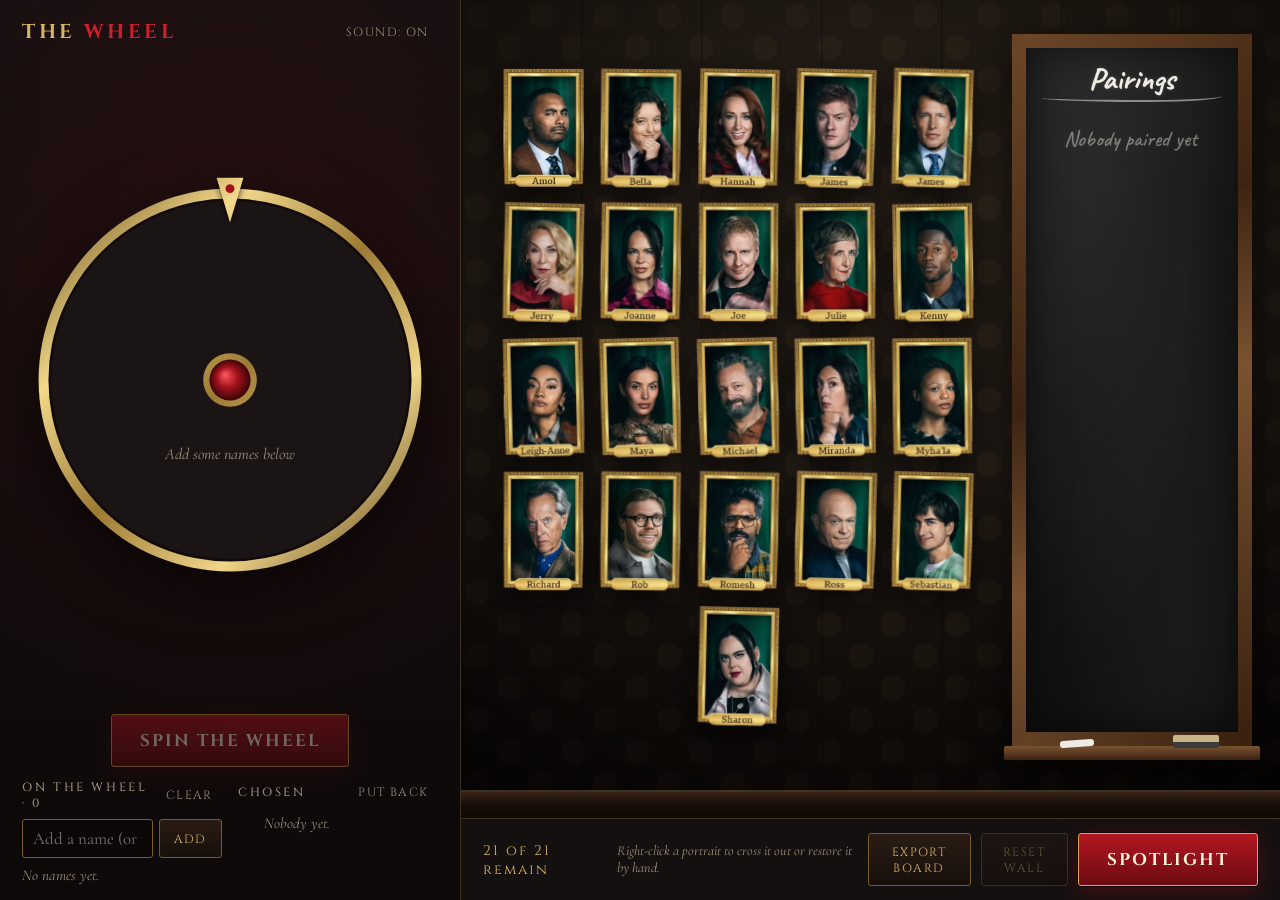
==== traitors/index.html @ 53238481 "Add Traitors Sweepstake web app; reorganise nav into Products/Web Apps Adds the Traitors Sweepstake " ====
<!DOCTYPE html>
<html lang="en">
<head>
<meta charset="utf-8">
<title>Traitors Sweepstake</title>
<meta name="viewport" content="width=device-width, initial-scale=1">
<link rel="preconnect" href="https://fonts.googleapis.com">
<link href="https://fonts.googleapis.com/css2?family=Cinzel:wght@500;700;900&family=Cormorant+Garamond:ital,wght@0,500;1,500&family=Caveat:wght@500;700&display=swap" rel="stylesheet">
<script src="config.js"></script>
<script src="frames.js"></script>
<style>
  :root {
    --bg: #0c0909;
    --panel: #151010;
    --ink: #eadfc8;
    --muted: #9c8f7a;
    --gold: #d8b565;
    --gold-hi: #f5de9a;
    --gold-lo: #7a5a22;
    --blood: #a3121c;
    --blood-hi: #d11f2b;
    --line: rgba(216, 181, 101, 0.22);
    --display: 'Cinzel', 'Trajan Pro', Georgia, serif;
    --body: 'Cormorant Garamond', Georgia, serif;
  }
  * { box-sizing: border-box; }
  html, body { height: 100%; margin: 0; }
  body {
    background: var(--bg);
    color: var(--ink);
    font-family: var(--body);
    font-size: 17px;
    display: grid;
    grid-template-columns: minmax(420px, 36%) 1fr;
    overflow: hidden;
    user-select: none;
  }
  button {
    font-family: var(--display);
    letter-spacing: 0.12em;
    text-transform: uppercase;
    cursor: pointer;
    border: 1px solid var(--gold-lo);
    background: linear-gradient(#2a1c14, #170f0b);
    color: var(--gold);
    border-radius: 3px;
    padding: 8px 14px;
    font-size: 12px;
    transition: border-color .2s, color .2s, background .2s, opacity .2s;
  }
  button:hover:not(:disabled) { border-color: var(--gold); color: var(--gold-hi); }
  button:disabled { opacity: .4; cursor: default; }
  button.primary {
    font-size: 17px;
    font-weight: 700;
    padding: 14px 28px;
    color: #fff4dc;
    background: linear-gradient(#b3161f, #6c0b12);
    border-color: #e0a44f;
    box-shadow: 0 0 0 1px rgba(0,0,0,.6), 0 6px 22px rgba(163,18,28,.35);
  }
  button.primary:hover:not(:disabled) { background: linear-gradient(#cc1c26, #7d0d15); color: #fff; }
  button.ghost { background: transparent; border-color: transparent; color: var(--muted); padding: 4px 8px; }
  button.ghost:hover:not(:disabled) { color: var(--gold-hi); border-color: transparent; }

  h1, h2 { font-family: var(--display); font-weight: 700; margin: 0; letter-spacing: .18em; text-transform: uppercase; }
  h2 { font-size: 12px; color: var(--muted); letter-spacing: .22em; font-weight: 500; }

  /* ---------- Left: wheel ---------- */
  #left {
    background:
      radial-gradient(120% 70% at 50% 35%, rgba(120, 20, 26, .22), transparent 70%),
      linear-gradient(#171010, #0d0909);
    border-right: 1px solid var(--line);
    display: flex;
    flex-direction: column;
    min-height: 0;
    padding: 18px 22px 16px;
    gap: 12px;
  }
  .topbar { display: flex; align-items: center; justify-content: space-between; }
  .topbar h1 { font-size: 20px; color: var(--gold); }
  .topbar h1 span { color: var(--blood-hi); }
  #wheelBox { position: relative; flex: 1 1 auto; min-height: 220px; display: grid; place-items: center; }
  #wheel { display: block; filter: drop-shadow(0 18px 30px rgba(0,0,0,.7)); cursor: pointer; }
  .spinRow { display: flex; justify-content: center; }

  #result {
    position: absolute; inset: 0;
    display: flex; flex-direction: column; align-items: center; justify-content: center; gap: 14px;
    background: radial-gradient(circle at 50% 50%, rgba(20,6,6,.82), rgba(8,4,4,.94) 70%);
    opacity: 0; pointer-events: none; transition: opacity .35s;
    text-align: center; padding: 20px;
  }
  #result.show { opacity: 1; pointer-events: auto; }
  #result .kicker { font-family: var(--display); letter-spacing: .35em; font-size: 13px; color: var(--muted); text-transform: uppercase; }
  #result .name {
    font-family: var(--display); font-weight: 900; color: var(--gold-hi);
    font-size: clamp(32px, 5vw, 72px); line-height: 1.05; max-width: 100%; overflow-wrap: anywhere;
    text-shadow: 0 0 30px rgba(216,181,101,.35), 0 4px 0 #3a1d08;
  }
  #result.show .name { animation: reveal 1s cubic-bezier(.2,.8,.2,1) both; }
  @keyframes reveal { from { letter-spacing: .6em; opacity: 0; filter: blur(8px); } to { letter-spacing: .04em; opacity: 1; filter: blur(0); } }

  .editor { display: grid; grid-template-columns: 1fr 1fr; gap: 16px; min-height: 0; flex: 0 0 auto; }
  .col { display: flex; flex-direction: column; gap: 8px; min-width: 0; }
  .colHead { display: flex; align-items: center; justify-content: space-between; min-height: 26px; }
  .addRow { display: flex; gap: 6px; }
  .addRow input {
    flex: 1; min-width: 0;
    background: #0b0707; color: var(--ink);
    border: 1px solid var(--gold-lo); border-radius: 3px;
    padding: 8px 10px; font-family: var(--body); font-size: 17px; outline: none;
  }
  .addRow input:focus { border-color: var(--gold); }
  .chips { display: flex; flex-wrap: wrap; gap: 6px; align-content: flex-start; overflow-y: auto; max-height: 22vh; padding-right: 4px; }
  .chip {
    display: inline-flex; align-items: center; gap: 4px;
    border: 1px solid var(--line); background: rgba(255,255,255,.03);
    border-radius: 999px; padding: 2px 4px 2px 12px; font-size: 16px; max-width: 100%;
  }
  .chip span { overflow: hidden; text-overflow: ellipsis; white-space: nowrap; }
  .chip button { border: 0; background: none; padding: 0 6px; font-size: 16px; color: var(--muted); letter-spacing: 0; }
  .chip button:hover { color: var(--blood-hi); }
  .chosenList { margin: 0; padding: 0 0 0 26px; overflow-y: auto; max-height: 22vh; color: var(--muted); font-size: 16px; }
  .chosenList li::marker { color: var(--blood-hi); font-family: var(--display); font-size: 13px; }
  .empty { color: var(--muted); font-style: italic; font-size: 15px; }
  .hint { color: var(--muted); font-size: 14px; font-style: italic; }

  /* ---------- Right: the wall ---------- */
  #right { position: relative; display: flex; flex-direction: column; min-width: 0; min-height: 0; }
  #wall {
    position: relative; flex: 1 1 auto; min-height: 0; overflow: hidden;
    background:
      radial-gradient(ellipse 80% 70% at 50% 40%, transparent 30%, rgba(0,0,0,.75) 100%),
      repeating-linear-gradient(90deg, rgba(0,0,0,.22) 0 2px, transparent 2px 120px),
      radial-gradient(circle at 25% 25%, rgba(120,95,60,.10) 0 18%, transparent 19%) 0 0 / 64px 64px,
      radial-gradient(circle at 75% 75%, rgba(120,95,60,.10) 0 18%, transparent 19%) 0 0 / 64px 64px,
      linear-gradient(#2a2119, #1d1712 70%, #150f0b);
  }
  #wall::after { /* wainscot rail */
    content: ''; position: absolute; left: 0; right: 0; bottom: 0; height: 26px; pointer-events: none;
    background: linear-gradient(#3a2618, #1b100a 40%, #0f0806);
    box-shadow: 0 -2px 0 rgba(216,181,101,.25);
  }
  #wall { --boardW: clamp(240px, 22%, 360px); }
  #wallInner { position: absolute; inset: 34px calc(var(--boardW) + 64px) 58px 40px; }

  /* ---------- Chalkboard ---------- */
  #board {
    position: absolute; top: 34px; bottom: 58px; right: 28px; width: var(--boardW);
    display: flex; flex-direction: column;
    filter: drop-shadow(0 14px 22px rgba(0,0,0,.7));
    container-type: inline-size;
  }
  #board .slate {
    flex: 1; min-height: 0; display: flex; flex-direction: column;
    border: 14px solid transparent;
    border-image: linear-gradient(135deg, #6b4526, #3d2412 40%, #7a5230 60%, #3a2210) 1;
    background:
      radial-gradient(ellipse at 30% 18%, rgba(255,255,255,.06), transparent 60%),
      radial-gradient(ellipse at 75% 85%, rgba(255,255,255,.04), transparent 55%),
      linear-gradient(160deg, #1f1f1f, #0f0f0f);
    box-shadow: inset 0 0 40px rgba(0,0,0,.6);
    padding: 12px 16px;
    font-family: 'Caveat', 'Segoe Print', cursive;
    color: rgba(245,243,232,.92);
    text-shadow: 0 0 1px rgba(255,255,255,.6), 0 0 6px rgba(255,255,255,.12);
  }
  #board h3 {
    margin: 0 0 8px; text-align: center; font-weight: 700; font-size: clamp(28px, 2.4vw, 38px);
    border-bottom: 2px solid rgba(245,243,232,.5); border-radius: 0 0 40% 60% / 0 0 6px 4px; padding-bottom: 2px;
  }
  #pairs { list-style: none; margin: 0; padding: 0 6px 0 2px; overflow-y: auto; flex: 1; scrollbar-width: none; }
  #pairs li {
    display: flex; flex-wrap: wrap; align-items: baseline;
    font-size: clamp(15px, 7.2cqi, 26px); line-height: 1.15; padding: 5px 0;
    border-bottom: 1px dashed rgba(245,243,232,.13);
  }
  #pairs li:not(.empty) { padding-left: 1.4em; }
  #pairs .num { opacity: .5; font-size: .8em; flex: none; width: 1.75em; margin-left: -1.75em; }
  #pairs .amp { opacity: .55; margin: 0 .2em; }
  #pairs .who, #pairs .pic { overflow-wrap: break-word; display: inline-block; }
  #pairs .tbd { opacity: .35; }
  #pairs .new { animation: chalk .9s ease-out both; }
  @keyframes chalk { from { clip-path: inset(-.3em 100% -.3em -.3em); } to { clip-path: inset(-.3em -.3em -.3em -.3em); } }
  #pairs .empty { display: block; text-align: center; opacity: .45; font-size: 22px; font-style: normal; color: inherit; border: 0; margin-top: 12px; }
  #board .ledge {
    position: relative; height: 14px; margin: 0 -8px;
    background: linear-gradient(#7a5230, #3a2210); border-radius: 2px;
  }
  #board .ledge .chalk { position: absolute; left: 22%; top: -6px; width: 34px; height: 7px; border-radius: 3px; background: #ecebe4; transform: rotate(-4deg); }
  #board .ledge .eraser { position: absolute; right: 16%; top: -11px; width: 46px; height: 13px; border-radius: 2px; background: linear-gradient(#c9b48a 0 55%, #3b3b3b 55%); }
  .frame { position: absolute; transition: transform .25s; }
  .frame .tilt { position: absolute; inset: 0; }
  .frame .art {
    position: absolute; inset: 0; display: grid; place-items: center;
    transition: filter .9s;
  }
  .frame .art img { max-width: 100%; max-height: 100%; object-fit: contain; filter: drop-shadow(0 10px 16px rgba(0,0,0,.75)); }
  .frame.ph .art {
    border: calc(var(--fw) * .075) solid transparent;
    border-image: linear-gradient(135deg, #6e521d, #f3d98b 22%, #9c7a33 45%, #f0d58a 70%, #5c4418) 1;
    background: radial-gradient(ellipse at 50% 30%, #5a4636, #2a1f18 75%);
    box-shadow: inset 0 0 0 2px rgba(0,0,0,.55), inset 0 0 calc(var(--fw) * .12) rgba(0,0,0,.85), 0 12px 22px rgba(0,0,0,.7);
    overflow: hidden;
  }
  .frame.ph .art svg { width: 100%; height: 100%; display: block; }
  .plaque {
    position: absolute; left: 50%; bottom: 0; transform: translate(-50%, 60%);
    font-family: var(--display); font-weight: 700; font-size: clamp(9px, calc(var(--fw) * .085), 15px);
    letter-spacing: .1em; text-transform: uppercase; white-space: nowrap; max-width: 110%;
    overflow: hidden; text-overflow: ellipsis;
    color: #2a1a06; padding: 2px 8px; border-radius: 2px;
    background: linear-gradient(#f3d98b, #b8913f);
    box-shadow: 0 2px 4px rgba(0,0,0,.6);
    transition: filter .9s;
  }
  body.noPlaques .plaque { display: none; }
  .frame.lit .art { filter: brightness(1.25) saturate(1.1); }
  .frame.out .art, .frame.out .plaque { filter: grayscale(.8) brightness(.5) contrast(.95); }
  .frame.chosen { animation: pulse .55s ease-in-out 3; z-index: 2; }
  @keyframes pulse { 50% { transform: scale(1.05); } }

  .xmark { position: absolute; inset: 4%; pointer-events: none; }
  .xmark svg { width: 100%; height: 100%; overflow: visible; filter: url(#paint) drop-shadow(0 2px 2px rgba(0,0,0,.5)); }
  .xmark path { fill: none; stroke: var(--blood); stroke-width: 11; stroke-linecap: round; stroke-dasharray: 1; stroke-dashoffset: 1; opacity: .95; }
  .xmark path.hi { stroke: var(--blood-hi); stroke-width: 4; opacity: .6; }
  .xmark path.a { transition: stroke-dashoffset .38s cubic-bezier(.5,0,.3,1); }
  .xmark path.b { transition: stroke-dashoffset .38s cubic-bezier(.5,0,.3,1) .45s; }
  .frame.out .xmark path { stroke-dashoffset: 0; }
  .xmark img { width: 100%; height: 100%; object-fit: contain; opacity: 0; transform: scale(1.5) rotate(-8deg); transition: opacity .25s, transform .35s cubic-bezier(.3,1.6,.5,1); }
  .frame.out .xmark img { opacity: 1; transform: none; }
  .frame.instant .xmark path, .frame.instant .xmark img, .frame.instant .art, .frame.instant .plaque { transition: none !important; }

  #spot, #beam { position: absolute; inset: 0; pointer-events: none; opacity: 0; transition: opacity .45s; z-index: 5; }
  #beam { mix-blend-mode: screen; background: linear-gradient(rgba(255,236,190,.28), rgba(255,236,190,.05)); }
  #wall.dark #spot, #wall.dark #beam { opacity: 1; }

  #banish {
    position: absolute; left: 50%; bottom: 44px; transform: translate(-50%, 20px); z-index: 6;
    font-family: var(--display); text-transform: uppercase; letter-spacing: .3em;
    background: rgba(10,5,5,.85); border: 1px solid var(--blood); color: var(--ink);
    padding: 10px 26px; border-radius: 3px; opacity: 0; transition: opacity .4s, transform .4s;
    white-space: nowrap; pointer-events: none;
  }
  #banish b { color: var(--blood-hi); font-weight: 900; }
  #banish.show { opacity: 1; transform: translate(-50%, 0); }

  .wallBar {
    display: flex; align-items: center; justify-content: space-between; gap: 12px;
    padding: 14px 22px; border-top: 1px solid var(--line); background: var(--panel);
  }
  .wallBar .left { display: flex; align-items: baseline; gap: 14px; }
  .count { font-family: var(--display); color: var(--gold); letter-spacing: .15em; font-size: 14px; }
</style>
</head>
<body>

<svg width="0" height="0" style="position:absolute">
  <defs>
    <filter id="paint" x="-10%" y="-10%" width="120%" height="120%">
      <feTurbulence type="fractalNoise" baseFrequency="0.035" numOctaves="3" seed="7" result="n"/>
      <feDisplacementMap in="SourceGraphic" in2="n" scale="5" xChannelSelector="R" yChannelSelector="G"/>
    </filter>
  </defs>
</svg>

<section id="left">
  <div class="topbar">
    <h1>The <span>Wheel</span></h1>
    <button class="ghost" id="muteBtn" title="Toggle sound">Sound: on</button>
  </div>

  <div id="wheelBox">
    <canvas id="wheel"></canvas>
    <div id="result">
      <div class="kicker">The wheel has chosen</div>
      <div class="name" id="resultName"></div>
      <button id="continueBtn">Continue</button>
    </div>
  </div>

  <div class="spinRow"><button class="primary" id="spinBtn">Spin the wheel</button></div>

  <div class="editor">
    <div class="col">
      <div class="colHead"><h2>On the wheel · <span id="nameCount">0</span></h2><button class="ghost" id="clearNames">Clear</button></div>
      <div class="addRow">
        <input id="nameInput" placeholder="Add a name (or paste a list)" autocomplete="off">
        <button id="addBtn">Add</button>
      </div>
      <div class="chips" id="chips"></div>
    </div>
    <div class="col">
      <div class="colHead"><h2>Chosen</h2><button class="ghost" id="restoreNames">Put back</button></div>
      <ol class="chosenList" id="chosen"></ol>
    </div>
  </div>
</section>

<section id="right">
  <div id="wall">
    <div id="wallInner"></div>
    <aside id="board">
      <div class="slate">
        <h3>Pairings</h3>
        <ol id="pairs"></ol>
      </div>
      <div class="ledge"><i class="chalk"></i><i class="eraser"></i></div>
    </aside>
    <div id="beam"></div>
    <div id="spot"></div>
    <div id="banish"></div>
  </div>
  <div class="wallBar">
    <div class="left">
      <span class="count" id="remaining"></span>
      <span class="hint">Right-click a portrait to cross it out or restore it by hand.</span>
    </div>
    <div style="display:flex; gap:10px">
      <button id="exportBtn" title="Save the chalkboard as an image and copy it to the clipboard">Export board</button>
      <button id="resetWall">Reset wall</button>
      <button class="primary" id="spotBtn">Spotlight</button>
    </div>
  </div>
</section>

<script>
(() => {
  const CFG = Object.assign({ placeholderCount: 20, showPlaques: true, spinSeconds: 5.5, spotlightSteps: 26 }, window.TW_CONFIG || {});
  const $ = s => document.querySelector(s);
  const TAU = Math.PI * 2;
  const sleep = ms => new Promise(r => setTimeout(r, ms));
  const store = {
    get(k, d) { try { const v = localStorage.getItem(k); return v == null ? d : JSON.parse(v); } catch (e) { return d; } },
    set(k, v) { try { localStorage.setItem(k, JSON.stringify(v)); } catch (e) {} },
  };
  if (!CFG.showPlaques) document.body.classList.add('noPlaques');

  /* ================= Sound ================= */
  let actx = null, muted = store.get('tw_muted', false);
  const ac = () => { if (!actx) { try { actx = new (window.AudioContext || window.webkitAudioContext)(); } catch (e) {} } if (actx && actx.state === 'suspended') actx.resume(); return actx; };
  function tone(freq, dur, type = 'triangle', vol = 0.06, when = 0) {
    const a = !muted && ac(); if (!a) return;
    const t = a.currentTime + when, o = a.createOscillator(), g = a.createGain();
    o.type = type; o.frequency.value = freq;
    g.gain.setValueAtTime(vol, t); g.gain.exponentialRampToValueAtTime(0.0001, t + dur);
    o.connect(g).connect(a.destination); o.start(t); o.stop(t + dur + 0.02);
  }
  function boom() {
    const a = !muted && ac(); if (!a) return;
    const t = a.currentTime, o = a.createOscillator(), g = a.createGain();
    o.type = 'sine'; o.frequency.setValueAtTime(150, t); o.frequency.exponentialRampToValueAtTime(38, t + 0.9);
    g.gain.setValueAtTime(0.45, t); g.gain.exponentialRampToValueAtTime(0.0001, t + 1.3);
    o.connect(g).connect(a.destination); o.start(t); o.stop(t + 1.4);
  }
  function swish(when = 0) {
    const a = !muted && ac(); if (!a) return;
    const t = a.currentTime + when, len = Math.floor(a.sampleRate * 0.32);
    const buf = a.createBuffer(1, len, a.sampleRate), d = buf.getChannelData(0);
    for (let i = 0; i < len; i++) d[i] = (Math.random() * 2 - 1) * Math.sin(Math.PI * i / len);
    const s = a.createBufferSource(), f = a.createBiquadFilter(), g = a.createGain();
    s.buffer = buf; f.type = 'bandpass'; f.Q.value = 1.1;
    f.frequency.setValueAtTime(3200, t); f.frequency.exponentialRampToValueAtTime(700, t + 0.3);
    g.gain.value = 0.5;
    s.connect(f).connect(g).connect(a.destination); s.start(t);
  }
  const chord = () => [220, 277, 330, 440].forEach((f, i) => tone(f, 1.6, 'sawtooth', 0.025, i * 0.06));
  const muteBtn = $('#muteBtn');
  const renderMute = () => muteBtn.textContent = 'Sound: ' + (muted ? 'off' : 'on');
  muteBtn.onclick = () => { muted = !muted; store.set('tw_muted', muted); renderMute(); };
  renderMute();

  /* ================= Wheel ================= */
  const canvas = $('#wheel'), ctx = canvas.getContext('2d');
  const POINTER = -Math.PI / 2;
  let names = store.get('tw_names', []);
  let chosen = store.get('tw_chosen', []);
  let rot = 0, spinning = false, pending = null;

  function sizeWheel() {
    const box = $('#wheelBox'), s = Math.max(120, Math.min(box.clientWidth, box.clientHeight));
    const dpr = window.devicePixelRatio || 1;
    canvas.style.width = canvas.style.height = s + 'px';
    canvas.width = canvas.height = Math.round(s * dpr);
    drawWheel();
  }

  function segColor(i, n) {
    if (n > 1 && n % 2 === 1 && i === n - 1) return '#3d1f12';
    return i % 2 ? '#1b1414' : '#7a1119';
  }

  function fitText(text, maxW) {
    if (ctx.measureText(text).width <= maxW) return text;
    let t = text;
    while (t.length > 1 && ctx.measureText(t + '…').width > maxW) t = t.slice(0, -1);
    return t + '…';
  }

  function drawWheel() {
    const W = canvas.width, c = W / 2, R = c * 0.86, n = names.length;
    ctx.clearRect(0, 0, W, W);
    ctx.save(); ctx.translate(c, c);

    const gold = ctx.createLinearGradient(-R, -R, R, R);
    gold.addColorStop(0, '#6e521d'); gold.addColorStop(.25, '#f3d98b'); gold.addColorStop(.5, '#9c7a33');
    gold.addColorStop(.75, '#f0d58a'); gold.addColorStop(1, '#5c4418');

    // rim
    ctx.beginPath(); ctx.arc(0, 0, R * 1.07, 0, TAU); ctx.fillStyle = gold; ctx.fill();
    ctx.beginPath(); ctx.arc(0, 0, R * 1.015, 0, TAU); ctx.fillStyle = '#120b0b'; ctx.fill();

    if (!n) {
      ctx.beginPath(); ctx.arc(0, 0, R, 0, TAU); ctx.fillStyle = '#1b1414'; ctx.fill();
      ctx.fillStyle = '#9c8f7a'; ctx.font = `italic ${Math.round(R * 0.09)}px 'Cormorant Garamond', Georgia, serif`;
      ctx.textAlign = 'center'; ctx.textBaseline = 'middle';
      ctx.fillText('Add some names below', 0, R * 0.42);
    } else {
      const seg = TAU / n;
      for (let i = 0; i < n; i++) {
        const a0 = rot + i * seg;
        ctx.beginPath(); ctx.moveTo(0, 0); ctx.arc(0, 0, R, a0, a0 + seg); ctx.closePath();
        const g = ctx.createRadialGradient(0, 0, R * 0.15, 0, 0, R);
        const col = segColor(i, n);
        g.addColorStop(0, shade(col, -0.35)); g.addColorStop(1, col);
        ctx.fillStyle = g; ctx.fill();
        if (n > 1) { ctx.strokeStyle = 'rgba(216,181,101,.55)'; ctx.lineWidth = Math.max(1, R * 0.006); ctx.stroke(); }

        ctx.save();
        ctx.rotate(a0 + seg / 2);
        const fs = Math.max(9 * (window.devicePixelRatio || 1), Math.min(R * 0.085, seg * R * 0.5));
        ctx.font = `700 ${fs}px Cinzel, Georgia, serif`;
        ctx.textAlign = 'right'; ctx.textBaseline = 'middle';
        ctx.fillStyle = i % 2 && !(n % 2 === 1 && i === n - 1) ? '#e8cf8a' : '#fff1d6';
        ctx.shadowColor = 'rgba(0,0,0,.8)'; ctx.shadowBlur = fs * 0.25;
        ctx.fillText(fitText(names[i], R * 0.66), R * 0.9, 0);
        ctx.restore();
      }
      // pegs
      if (n > 1 && n <= 60) {
        for (let i = 0; i < n; i++) {
          const a = rot + i * seg;
          ctx.beginPath(); ctx.arc(Math.cos(a) * R * 1.04, Math.sin(a) * R * 1.04, R * 0.018, 0, TAU);
          ctx.fillStyle = '#f5de9a'; ctx.fill();
        }
      }
    }

    // hub
    ctx.beginPath(); ctx.arc(0, 0, R * 0.15, 0, TAU); ctx.fillStyle = gold; ctx.fill();
    const gem = ctx.createRadialGradient(-R * 0.03, -R * 0.03, 0, 0, 0, R * 0.115);
    gem.addColorStop(0, '#ff5a5f'); gem.addColorStop(.5, '#a3121c'); gem.addColorStop(1, '#3a0508');
    ctx.beginPath(); ctx.arc(0, 0, R * 0.115, 0, TAU); ctx.fillStyle = gem; ctx.fill();

    // pointer (fixed at top)
    ctx.shadowColor = 'rgba(0,0,0,.7)'; ctx.shadowBlur = R * 0.04; ctx.shadowOffsetY = R * 0.01;
    ctx.beginPath();
    ctx.moveTo(0, -R * 0.88);
    ctx.lineTo(-R * 0.075, -R * 1.13);
    ctx.lineTo(R * 0.075, -R * 1.13);
    ctx.closePath(); ctx.fillStyle = gold; ctx.fill();
    ctx.shadowColor = 'transparent';
    ctx.beginPath(); ctx.arc(0, -R * 1.07, R * 0.025, 0, TAU); ctx.fillStyle = '#a3121c'; ctx.fill();
    ctx.restore();
  }

  function shade(hex, amt) {
    const n = parseInt(hex.slice(1), 16);
    const f = v => Math.max(0, Math.min(255, Math.round(v + (amt < 0 ? v * amt : (255 - v) * amt))));
    return `rgb(${f(n >> 16)},${f((n >> 8) & 255)},${f(n & 255)})`;
  }

  function segUnderPointer() {
    const n = names.length, seg = TAU / n;
    let a = (POINTER - rot) % TAU; if (a < 0) a += TAU;
    return Math.floor(a / seg) % n;
  }

  function spin() {
    if (spinning) return;
    commitResult();
    if (!names.length) return;
    ac();
    const n = names.length, seg = TAU / n;
    const idx = Math.floor(Math.random() * n), frac = 0.12 + Math.random() * 0.76;
    let target = POINTER - (idx + frac) * seg;
    const minEnd = rot + TAU * (5 + Math.random() * 2);
    target += Math.ceil((minEnd - target) / TAU) * TAU;
    const start = rot, dist = target - start, dur = CFG.spinSeconds * 1000, t0 = performance.now();
    let last = segUnderPointer();
    spinning = true; refreshButtons();
    const step = now => {
      const t = Math.min(1, (now - t0) / dur), e = 1 - Math.pow(1 - t, 4);
      rot = start + dist * e;
      const s = segUnderPointer();
      if (s !== last) { last = s; tone(1100, 0.035, 'square', 0.025); }
      drawWheel();
      if (t < 1) return requestAnimationFrame(step);
      rot = ((rot % TAU) + TAU) % TAU;
      spinning = false;
      showResult(segUnderPointer());
    };
    requestAnimationFrame(step);
  }

  function showResult(idx) {
    pending = { idx, name: names[idx] };
    $('#resultName').textContent = pending.name;
    $('#result').classList.add('show');
    boom(); chord();
    refreshButtons();
    renderBoard();
  }

  function commitResult() {
    if (!pending) return;
    let i = names[pending.idx] === pending.name ? pending.idx : names.indexOf(pending.name);
    if (i >= 0) names.splice(i, 1);
    chosen.push(pending.name);
    pending = null;
    $('#result').classList.remove('show');
    saveNames(); renderNames(); drawWheel();
  }

  function saveNames() { store.set('tw_names', names); store.set('tw_chosen', chosen); }

  function renderNames() {
    const chips = $('#chips'); chips.innerHTML = '';
    if (!names.length) chips.innerHTML = '<span class="empty">No names yet.</span>';
    names.forEach((nm, i) => {
      const el = document.createElement('span'); el.className = 'chip';
      const s = document.createElement('span'); s.textContent = nm; s.title = nm;
      const b = document.createElement('button'); b.textContent = '×'; b.title = 'Remove';
      b.onclick = () => { if (spinning || pending) return; names.splice(i, 1); saveNames(); renderNames(); drawWheel(); };
      el.append(s, b); chips.append(el);
    });
    const ol = $('#chosen'); ol.innerHTML = '';
    if (!chosen.length) ol.innerHTML = '<span class="empty">Nobody yet.</span>';
    chosen.forEach(nm => { const li = document.createElement('li'); li.textContent = nm; ol.append(li); });
    ol.scrollTop = ol.scrollHeight;
    $('#nameCount').textContent = names.length;
    refreshButtons();
    if (boardReady) renderBoard();
  }

  function addNames() {
    if (spinning) return;
    commitResult();
    const input = $('#nameInput');
    const add = input.value.split(/[\n,;]+/).map(s => s.trim()).filter(Boolean);
    if (!add.length) return;
    names.push(...add); input.value = '';
    saveNames(); renderNames(); drawWheel();
  }

  $('#addBtn').onclick = addNames;
  $('#nameInput').addEventListener('keydown', e => { if (e.key === 'Enter') addNames(); });
  $('#nameInput').addEventListener('paste', e => {
    const txt = (e.clipboardData || window.clipboardData).getData('text');
    if (/[\n,;]/.test(txt)) { e.preventDefault(); $('#nameInput').value = txt; addNames(); }
  });
  $('#spinBtn').onclick = spin;
  canvas.onclick = spin;
  $('#continueBtn').onclick = commitResult;
  $('#clearNames').onclick = () => { if (spinning) return; commitResult(); if (names.length && confirm('Remove every name from the wheel?')) { names = []; saveNames(); renderNames(); drawWheel(); } };
  $('#restoreNames').onclick = () => { if (spinning) return; commitResult(); names.push(...chosen); chosen = []; saveNames(); renderNames(); drawWheel(); };

  /* ================= Wall ================= */
  const wall = $('#wall'), inner = $('#wallInner'), spotEl = $('#spot'), beamEl = $('#beam');
  let frames = [], aspect = 0.78, spotting = false, focused = null;
  const outSet = new Set(store.get('tw_out', []));
  const saveOut = () => store.set('tw_out', [...outSet]);

  const SILHOUETTE = `<svg viewBox="0 0 100 128" preserveAspectRatio="xMidYMax slice"><defs><radialGradient id="sg" cx="50%" cy="35%" r="70%"><stop offset="0" stop-color="#1c1411"/><stop offset="1" stop-color="#0d0908"/></radialGradient></defs><circle cx="50" cy="50" r="19" fill="url(#sg)"/><path d="M14 130 C16 95 32 78 50 78 C68 78 84 95 86 130 Z" fill="url(#sg)"/></svg>`;
  const XSVG = `<svg viewBox="0 0 100 100" preserveAspectRatio="none"><path class="a" pathLength="1" d="M12 10 C30 30 58 60 90 92"/><path class="b" pathLength="1" d="M88 8 C66 34 38 62 10 90"/><path class="a hi" pathLength="1" d="M16 13 C33 32 58 59 86 88"/><path class="b hi" pathLength="1" d="M85 12 C64 35 39 60 14 86"/></svg>`;

  function labelFrom(file) {
    const stem = file.replace(/\.[^.]+$/, '');
    const base = stem.replace(/^\d+[\s._-]+/, '').replace(/_+/g, ' ').trim();
    return base || 'Portrait ' + stem;
  }

  function buildWall() {
    const files = (window.FRAMES || []).slice().sort((a, b) => a.localeCompare(b, undefined, { numeric: true, sensitivity: 'base' }));
    const list = files.length
      ? files.map(f => ({ key: 'f:' + f, src: 'frames/' + encodeURIComponent(f), label: labelFrom(f) }))
      : Array.from({ length: CFG.placeholderCount }, (_, i) => ({ key: 'p:' + i, src: null, label: 'Cast ' + (i + 1) }));

    inner.innerHTML = '';
    frames = list.map((f, i) => {
      const el = document.createElement('div');
      el.className = 'frame instant' + (f.src ? '' : ' ph');
      const tilt = document.createElement('div'); tilt.className = 'tilt';
      tilt.style.transform = `rotate(${(Math.sin(i * 12.9898) * 1.6).toFixed(2)}deg)`;
      const art = document.createElement('div'); art.className = 'art';
      let img = null;
      if (f.src) { img = new Image(); img.src = f.src; img.alt = f.label; img.draggable = false; art.append(img); }
      else art.innerHTML = SILHOUETTE;
      const x = document.createElement('div'); x.className = 'xmark';
      x.innerHTML = window.X_SPRITE ? `<img src="${encodeURIComponent(window.X_SPRITE)}" alt="" draggable="false">` : XSVG;
      const plaque = document.createElement('div'); plaque.className = 'plaque'; plaque.textContent = f.label;
      tilt.append(art, x, plaque); el.append(tilt); inner.append(el);
      const fr = Object.assign(f, { el, img });
      if (outSet.has(f.key)) el.classList.add('out');
      el.addEventListener('contextmenu', e => {
        e.preventDefault(); if (spotting) return;
        el.classList.remove('instant');
        if (outSet.has(f.key)) { outSet.delete(f.key); el.classList.remove('out'); }
        else { outSet.add(f.key); el.classList.add('out'); swish(); swish(0.45); }
        saveOut(); refreshButtons(); renderBoard();
      });
      return fr;
    });

    const imgs = frames.filter(f => f.img).map(f => f.img);
    if (imgs.length) {
      Promise.all(imgs.map(im => im.decode().catch(() => {}))).then(() => {
        const ratios = imgs.filter(im => im.naturalWidth).map(im => im.naturalWidth / im.naturalHeight).sort((a, b) => a - b);
        if (ratios.length) aspect = ratios[Math.floor(ratios.length / 2)];
        layoutWall();
      });
    }
    layoutWall();
    requestAnimationFrame(() => requestAnimationFrame(() => frames.forEach(f => f.el.classList.remove('instant'))));
    refreshButtons();
  }

  function layoutWall() {
    const W = inner.clientWidth, H = inner.clientHeight, n = frames.length;
    if (!n || !W || !H) return;
    const gx = Math.max(12, W * 0.022), gy = gx + (CFG.showPlaques ? 16 : 0);
    let best = null;
    for (let cols = 1; cols <= n; cols++) {
      const rows = Math.ceil(n / cols);
      const cw = (W - gx * (cols - 1)) / cols, ch = (H - gy * (rows - 1)) / rows;
      const w = Math.min(cw, ch * aspect);
      if (!best || w > best.w + 0.01) best = { w, cols, rows };
    }
    const { w, cols, rows } = best, h = w / aspect;
    const y0 = (H - (rows * h + (rows - 1) * gy)) / 2;
    inner.style.setProperty('--fw', w + 'px');
    frames.forEach((f, i) => {
      const r = Math.floor(i / cols), c = i % cols;
      const inRow = r === rows - 1 ? n - cols * (rows - 1) : cols;
      const x0 = (W - (inRow * w + (inRow - 1) * gx)) / 2;
      Object.assign(f.el.style, { left: x0 + c * (w + gx) + 'px', top: y0 + r * (h + gy) + 'px', width: w + 'px', height: h + 'px' });
    });
    if (focused) aimAt(focused);
  }

  function aimAt(f) {
    const wr = wall.getBoundingClientRect(), r = f.el.getBoundingClientRect();
    const cx = r.left - wr.left + r.width / 2, cy = r.top - wr.top + r.height / 2;
    const rx = r.width * 0.9, ry = r.height * 0.78;
    spotEl.style.background =
      `radial-gradient(ellipse ${rx}px ${ry}px at ${cx}px ${cy}px, rgba(255,240,205,.16) 0%, rgba(255,240,205,.05) 50%, rgba(0,0,0,.86) 100%)`;
    const top = r.width * 0.14, bot = r.width * 0.72, by = cy + r.height * 0.6;
    beamEl.style.clipPath = `polygon(${cx - top}px 0, ${cx + top}px 0, ${cx + bot}px ${by}px, ${cx - bot}px ${by}px)`;
  }

  function focus(f) {
    if (focused && focused !== f) focused.el.classList.remove('lit');
    focused = f;
    if (f) { f.el.classList.add('lit'); aimAt(f); }
  }

  const pool = () => frames.filter(f => !outSet.has(f.key));

  async function spotlight() {
    if (spotting) return;
    const p = pool(); if (!p.length) return;
    ac();
    spotting = true; refreshButtons();
    $('#banish').classList.remove('show');

    // Walk backwards from the target so consecutive flashes never repeat a frame.
    const steps = Math.max(2, CFG.spotlightSteps);
    const seq = new Array(steps);
    seq[steps - 1] = p[Math.floor(Math.random() * p.length)];
    for (let i = steps - 2; i >= 0; i--) {
      let f; do { f = p[Math.floor(Math.random() * p.length)]; } while (p.length > 1 && f === seq[i + 1]);
      seq[i] = f;
    }
    const target = seq[steps - 1];

    focus(seq[0]);
    wall.classList.add('dark');
    await sleep(350);
    for (let i = 0; i < steps; i++) {
      const t = i / (steps - 1);
      focus(seq[i]);
      tone(420 + (1 - t) * 520, 0.06, 'triangle', 0.05);
      await sleep(55 + Math.pow(t, 3) * 720);
    }

    boom();
    target.el.classList.add('chosen');
    await sleep(1700);
    target.el.classList.remove('chosen', 'lit');
    outSet.add(target.key); saveOut();
    target.el.classList.add('out');
    swish(); swish(0.45);
    const b = $('#banish');
    b.innerHTML = `<b>✕</b>&nbsp; ${escapeHtml(target.label)} &nbsp;<b>✕</b>`;
    b.classList.add('show');
    await sleep(1900);
    wall.classList.remove('dark');
    await sleep(450);
    renderBoard();
    focus(null);
    spotting = false; refreshButtons();
    setTimeout(() => { if (!spotting) b.classList.remove('show'); }, 2500);
  }

  /* ================= Chalkboard ================= */
  // Pairs are derived by order: the Nth name off the wheel goes with the Nth portrait crossed out.
  let boardPrev = [], boardReady = false;
  function renderBoard() {
    const ol = $('#pairs');
    const people = chosen.concat(pending ? [pending.name] : []);
    const byKey = new Map(frames.map(f => [f.key, f]));
    const picked = [...outSet].map(k => byKey.get(k)).filter(Boolean).map(f => f.label);
    const rows = Array.from({ length: Math.max(people.length, picked.length) }, (_, i) => [people[i], picked[i]]);
    ol.innerHTML = '';
    if (!rows.length) ol.innerHTML = '<li class="empty">Nobody paired yet</li>';
    rows.forEach(([who, pic], i) => {
      const li = document.createElement('li');
      const cell = (cls, text, prev) => {
        const s = document.createElement('span');
        s.className = cls + (text ? '' : ' tbd') + (boardReady && text && text !== prev ? ' new' : '');
        s.textContent = text || '?';
        return s;
      };
      const num = document.createElement('span'); num.className = 'num'; num.textContent = (i + 1) + '.';
      const amp = document.createElement('span'); amp.className = 'amp'; amp.textContent = '-';
      const prev = boardPrev[i] || [];
      li.append(num, cell('who', who, prev[0]), amp, cell('pic', pic, prev[1]));
      ol.append(li);
    });
    boardPrev = rows;
    ol.scrollTop = ol.scrollHeight;
  }

  // Redraw the board onto a canvas (text only, so it never taints) and hand it out as a PNG.
  async function exportBoard() {
    const btn = $('#exportBtn'); btn.disabled = true;
    try {
      await Promise.all(['700 88px Caveat', '600 48px Caveat', '500 36px Caveat'].map(f => document.fonts.load(f).catch(() => {})));
      const rows = boardPrev;
      const W = 1080, F = 34, PAD = 70, TITLE = 190, ROW = 72, LEDGE = 26;
      const H = F * 2 + TITLE + Math.max(1, rows.length) * ROW + 60 + LEDGE;
      const c = document.createElement('canvas'); c.width = W; c.height = H;
      const g = c.getContext('2d');

      // wood frame + black slate
      const wood = g.createLinearGradient(0, 0, W, H - LEDGE);
      wood.addColorStop(0, '#6b4526'); wood.addColorStop(.4, '#3d2412'); wood.addColorStop(.6, '#7a5230'); wood.addColorStop(1, '#3a2210');
      g.fillStyle = wood; g.fillRect(0, 0, W, H - LEDGE);
      const sw = W - F * 2, sh = H - LEDGE - F * 2;
      const slate = g.createLinearGradient(F, F, F + sw * 0.4, F + sh);
      slate.addColorStop(0, '#1f1f1f'); slate.addColorStop(1, '#0f0f0f');
      g.fillStyle = slate; g.fillRect(F, F, sw, sh);
      g.save(); g.beginPath(); g.rect(F, F, sw, sh); g.clip();
      for (let i = 0; i < 40; i++) {
        const x = F + Math.random() * sw, y = F + Math.random() * sh, r = 60 + Math.random() * 180;
        const s = g.createRadialGradient(x, y, 0, x, y, r);
        s.addColorStop(0, 'rgba(255,255,255,.035)'); s.addColorStop(1, 'rgba(255,255,255,0)');
        g.fillStyle = s; g.fillRect(x - r, y - r, r * 2, r * 2);
      }
      const vin = g.createRadialGradient(W / 2, H / 2, Math.min(sw, sh) * 0.3, W / 2, H / 2, Math.max(sw, sh) * 0.75);
      vin.addColorStop(0, 'rgba(0,0,0,0)'); vin.addColorStop(1, 'rgba(0,0,0,.55)');
      g.fillStyle = vin; g.fillRect(F, F, sw, sh);
      g.restore();

      // chalk writing on its own layer so it can be textured
      const t = document.createElement('canvas'); t.width = W; t.height = H;
      const x = t.getContext('2d');
      const chalk = a => `rgba(245,243,232,${a})`;
      x.textBaseline = 'alphabetic';
      x.fillStyle = chalk(.95); x.font = '700 88px Caveat, "Segoe Print", cursive'; x.textAlign = 'center';
      x.fillText('Pairings', W / 2, F + 115);
      x.strokeStyle = chalk(.6); x.lineWidth = 3; x.lineCap = 'round'; x.beginPath();
      for (let px = W * 0.3; px <= W * 0.7; px += 8) x.lineTo(px, F + 142 + Math.sin(px / 23) * 2);
      x.stroke();

      x.textAlign = 'left';
      const left = F + PAD, numW = 70, avail = sw - PAD * 2 - numW;
      if (!rows.length) {
        x.textAlign = 'center'; x.fillStyle = chalk(.45); x.font = '500 44px Caveat, cursive';
        x.fillText('Nobody paired yet', W / 2, F + TITLE + ROW * 0.6);
      }
      rows.forEach(([who, pic], i) => {
        const base = F + TITLE + i * ROW + ROW * 0.62;
        x.fillStyle = chalk(.5); x.font = '500 36px Caveat, cursive';
        x.fillText((i + 1) + '.', left, base);
        const parts = [[who || '?', who ? .95 : .35], [' - ', .55], [pic || '?', pic ? .95 : .35]];
        let size = 50;
        const measure = () => { x.font = `600 ${size}px Caveat, cursive`; return parts.reduce((w, [s]) => w + x.measureText(s).width, 0); };
        while (measure() > avail && size > 24) size -= 2;
        let cx = left + numW;
        parts.forEach(([s, a]) => { x.fillStyle = chalk(a); x.fillText(s, cx, base); cx += x.measureText(s).width; });
        x.strokeStyle = chalk(.12); x.lineWidth = 2; x.setLineDash([6, 8]); x.beginPath();
        x.moveTo(left, F + TITLE + (i + 1) * ROW - 6); x.lineTo(W - F - PAD, F + TITLE + (i + 1) * ROW - 6); x.stroke(); x.setLineDash([]);
      });
      // rough up the chalk
      x.globalCompositeOperation = 'destination-out';
      for (let i = 0; i < (W * H) / 55; i++) {
        x.fillStyle = `rgba(0,0,0,${0.25 + Math.random() * 0.6})`;
        x.fillRect(Math.random() * W, Math.random() * H, 1 + Math.random() * 1.5, 1 + Math.random() * 1.5);
      }
      g.save(); g.shadowColor = 'rgba(255,255,255,.28)'; g.shadowBlur = 5; g.drawImage(t, 0, 0); g.restore();

      // ledge with chalk and eraser
      const ledge = g.createLinearGradient(0, H - LEDGE, 0, H);
      ledge.addColorStop(0, '#7a5230'); ledge.addColorStop(1, '#3a2210');
      g.fillStyle = ledge; g.fillRect(0, H - LEDGE, W, LEDGE);
      g.fillStyle = '#ecebe4'; g.fillRect(W * 0.22, H - LEDGE - 9, 64, 11);
      g.fillStyle = '#c9b48a'; g.fillRect(W * 0.7, H - LEDGE - 20, 90, 12);
      g.fillStyle = '#3b3b3b'; g.fillRect(W * 0.7, H - LEDGE - 8, 90, 8);

      const blob = await new Promise(r => c.toBlob(r, 'image/png'));
      let copied = false;
      try { await navigator.clipboard.write([new ClipboardItem({ 'image/png': blob })]); copied = true; } catch (e) {}
      const a = document.createElement('a');
      a.href = URL.createObjectURL(blob);
      a.download = `traitors-pairings-${new Date().toISOString().slice(0, 10)}.png`;
      document.body.append(a); a.click(); a.remove();
      setTimeout(() => URL.revokeObjectURL(a.href), 5000);
      const b = $('#banish');
      b.innerHTML = copied ? 'Board saved to Downloads &amp; copied' : 'Board saved to Downloads';
      b.classList.add('show');
      setTimeout(() => { if (!spotting) b.classList.remove('show'); }, 3000);
    } finally {
      btn.disabled = false;
    }
  }
  $('#exportBtn').onclick = exportBoard;

  function escapeHtml(s) { return s.replace(/[&<>"']/g, c => ({ '&': '&amp;', '<': '&lt;', '>': '&gt;', '"': '&quot;', "'": '&#39;' }[c])); }

  $('#spotBtn').onclick = spotlight;
  $('#resetWall').onclick = () => {
    if (spotting || !outSet.size) return;
    if (!confirm('Restore every portrait on the wall?')) return;
    outSet.clear(); saveOut();
    frames.forEach(f => f.el.classList.remove('out'));
    $('#banish').classList.remove('show');
    refreshButtons(); renderBoard();
  };

  /* ================= Shared ================= */
  function refreshButtons() {
    $('#spinBtn').disabled = spinning || !names.length;
    const left = pool().length;
    $('#spotBtn').disabled = spotting || !left;
    $('#resetWall').disabled = spotting || !outSet.size;
    $('#remaining').textContent = `${left} of ${frames.length} remain`;
  }

  new ResizeObserver(sizeWheel).observe($('#wheelBox'));
  new ResizeObserver(layoutWall).observe(inner);
  document.fonts && document.fonts.ready.then(drawWheel);

  renderNames();
  buildWall();
  sizeWheel();
  renderBoard();
  boardReady = true;
})();
</script>
</body>
</html>
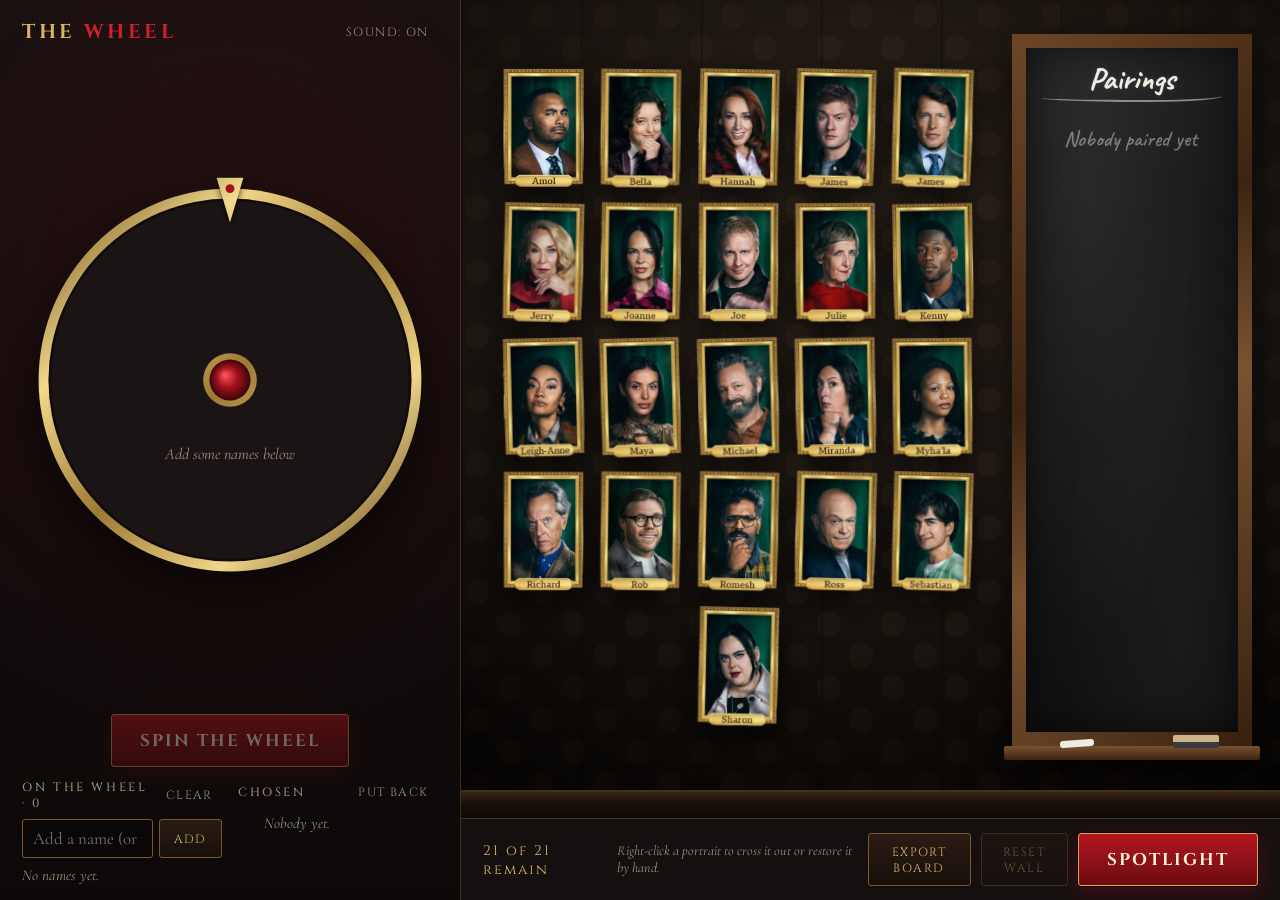
==== commit 8b397c71: "Fix mobile chalkboard overlap, button overflow, and internal scrolling Three follow-up mobile fixes " ====
--- a/traitors/index.html
+++ b/traitors/index.html
@@ -253,6 +253,60 @@
   }
   .wallBar .left { display: flex; align-items: baseline; gap: 14px; }
   .count { font-family: var(--display); color: var(--gold); letter-spacing: .15em; font-size: 14px; }
+
+  /* ---------- Mobile: stack the two panels instead of a fixed side-by-side
+     dashboard (the 420px-minimum left column just doesn't fit a phone). ---------- */
+  @media (max-width: 860px) {
+    html, body { height: auto; min-height: 100%; }
+    body {
+      grid-template-columns: 1fr;
+      overflow: visible;
+      overflow-y: auto;
+    }
+    #left {
+      border-right: 0;
+      border-bottom: 1px solid var(--line);
+    }
+    #wheelBox { min-height: 300px; }
+    .editor { grid-template-columns: 1fr; }
+
+    /* The board's fixed --boardW ate nearly the whole width at phone size,
+       and (before this) both panels were squeezed into a fixed-height box
+       with the pairings list scrolling *inside* it. Instead: portraits get
+       one fixed-height area (still laid out by the same JS grid), and the
+       chalkboard becomes a normal block below it that grows with however
+       many pairs exist -- the page scrolls, nothing scrolls internally. */
+    #right { height: auto; }
+    #wall {
+      flex: none;
+      height: auto;
+      overflow: visible;
+    }
+    #wallInner {
+      position: relative;
+      inset: auto;
+      height: 55vh;
+      min-height: 340px;
+      margin: 16px;
+    }
+    #board {
+      position: static;
+      width: auto;
+      height: auto;
+      margin: 0 16px 16px;
+    }
+    #board .slate { flex: none; }
+    #pairs { flex: none; max-height: none; overflow-y: visible; }
+    #banish {
+      position: fixed;
+      left: 50%; bottom: 20px;
+    }
+
+    .wallBar { flex-wrap: wrap; row-gap: 8px; }
+    .wallBar .hint { display: none; }
+    .wallActions { flex-wrap: wrap; justify-content: flex-end; row-gap: 8px; }
+    .wallBar button.primary { padding: 10px 18px; font-size: 14px; }
+  }
 </style>
 </head>
 <body>
@@ -318,7 +372,7 @@
       <span class="count" id="remaining"></span>
       <span class="hint">Right-click a portrait to cross it out or restore it by hand.</span>
     </div>
-    <div style="display:flex; gap:10px">
+    <div class="wallActions" style="display:flex; gap:10px">
       <button id="exportBtn" title="Save the chalkboard as an image and copy it to the clipboard">Export board</button>
       <button id="resetWall">Reset wall</button>
       <button class="primary" id="spotBtn">Spotlight</button>
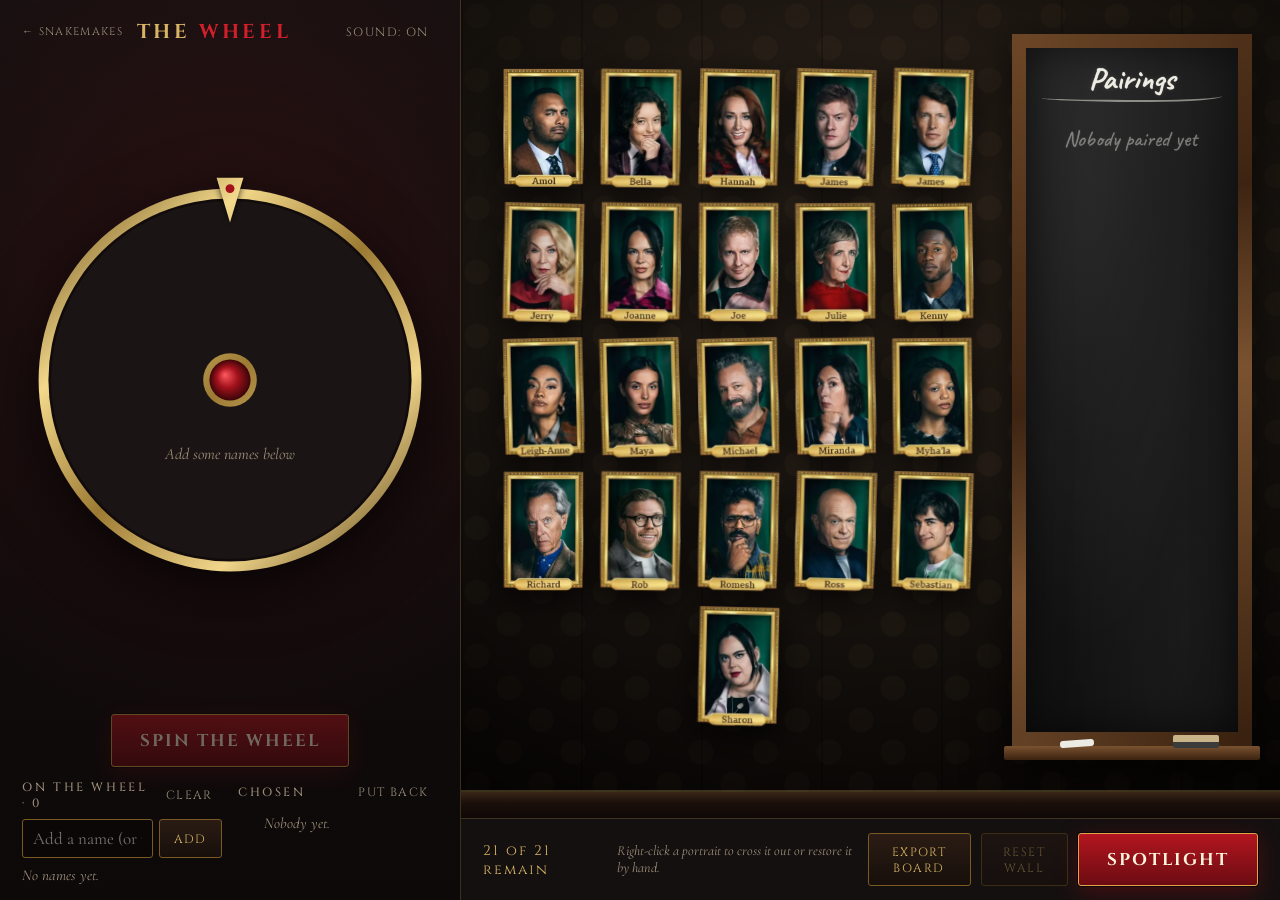
==== commit c08c7846: "Add a back-to-SnakeMakes link to the Traitors Sweepstake header Co-Authored-By: Claude Sonnet 5 <nor" ====
--- a/traitors/index.html
+++ b/traitors/index.html
@@ -79,8 +79,14 @@
     gap: 12px;
   }
   .topbar { display: flex; align-items: center; justify-content: space-between; }
+  .topbar-left { display: flex; align-items: center; gap: 14px; }
   .topbar h1 { font-size: 20px; color: var(--gold); }
   .topbar h1 span { color: var(--blood-hi); }
+  .back-link {
+    font-family: var(--display); font-size: 11px; letter-spacing: .12em; text-transform: uppercase;
+    color: var(--muted); text-decoration: none; white-space: nowrap; transition: color .2s;
+  }
+  .back-link:hover { color: var(--gold-hi); }
   #wheelBox { position: relative; flex: 1 1 auto; min-height: 220px; display: grid; place-items: center; }
   #wheel { display: block; filter: drop-shadow(0 18px 30px rgba(0,0,0,.7)); cursor: pointer; }
   .spinRow { display: flex; justify-content: center; }
@@ -322,7 +328,10 @@
 
 <section id="left">
   <div class="topbar">
-    <h1>The <span>Wheel</span></h1>
+    <div class="topbar-left">
+      <a href="../index.html" class="back-link">&larr; SnakeMakes</a>
+      <h1>The <span>Wheel</span></h1>
+    </div>
     <button class="ghost" id="muteBtn" title="Toggle sound">Sound: on</button>
   </div>
 
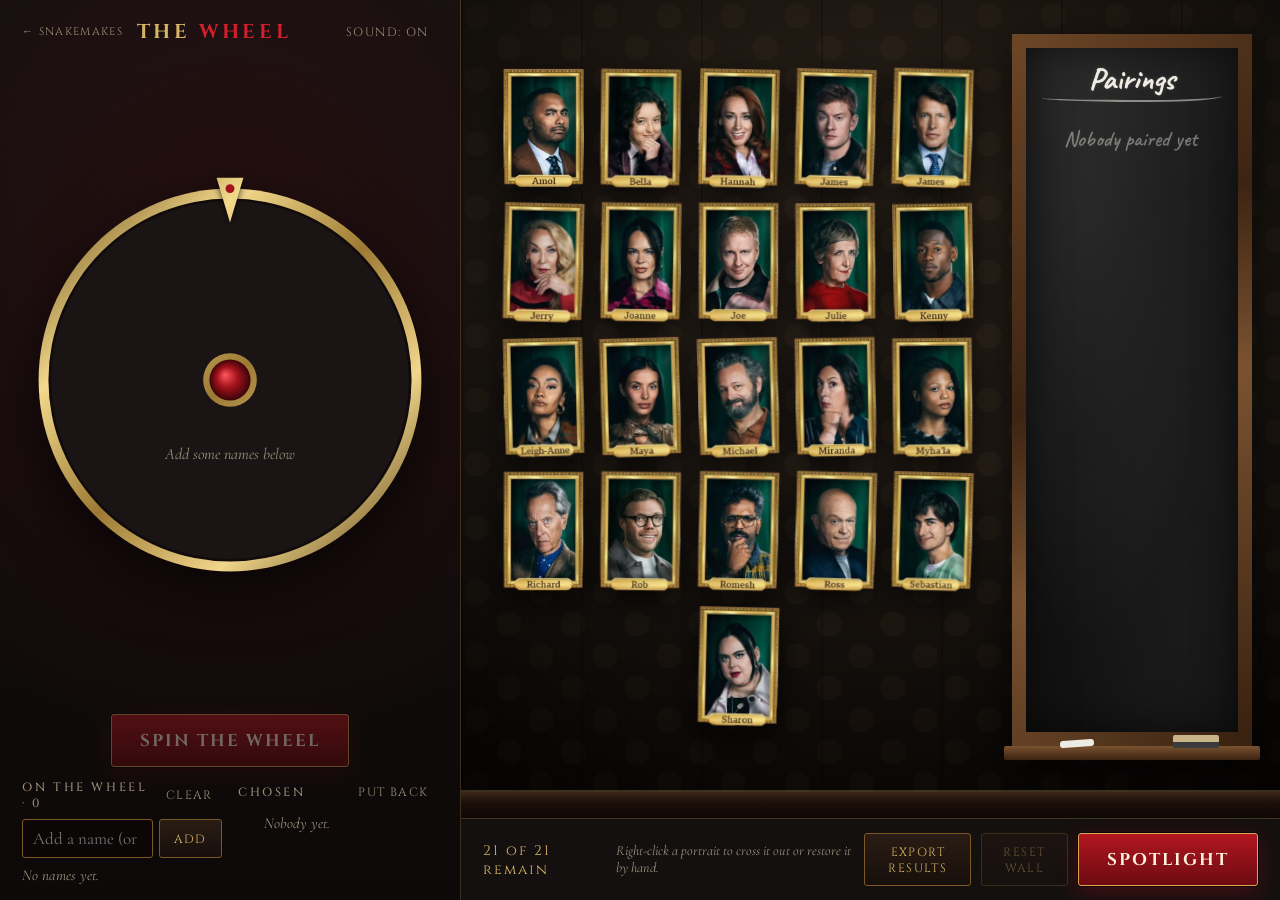
==== commit bb6237e0: "Rename Export board button to Export Results Co-Authored-By: Claude Sonnet 5 <noreply@anthropic.com>" ====
--- a/traitors/index.html
+++ b/traitors/index.html
@@ -382,7 +382,7 @@
       <span class="hint">Right-click a portrait to cross it out or restore it by hand.</span>
     </div>
     <div class="wallActions" style="display:flex; gap:10px">
-      <button id="exportBtn" title="Save the chalkboard as an image and copy it to the clipboard">Export board</button>
+      <button id="exportBtn" title="Save the chalkboard as an image and copy it to the clipboard">Export Results</button>
       <button id="resetWall">Reset wall</button>
       <button class="primary" id="spotBtn">Spotlight</button>
     </div>
